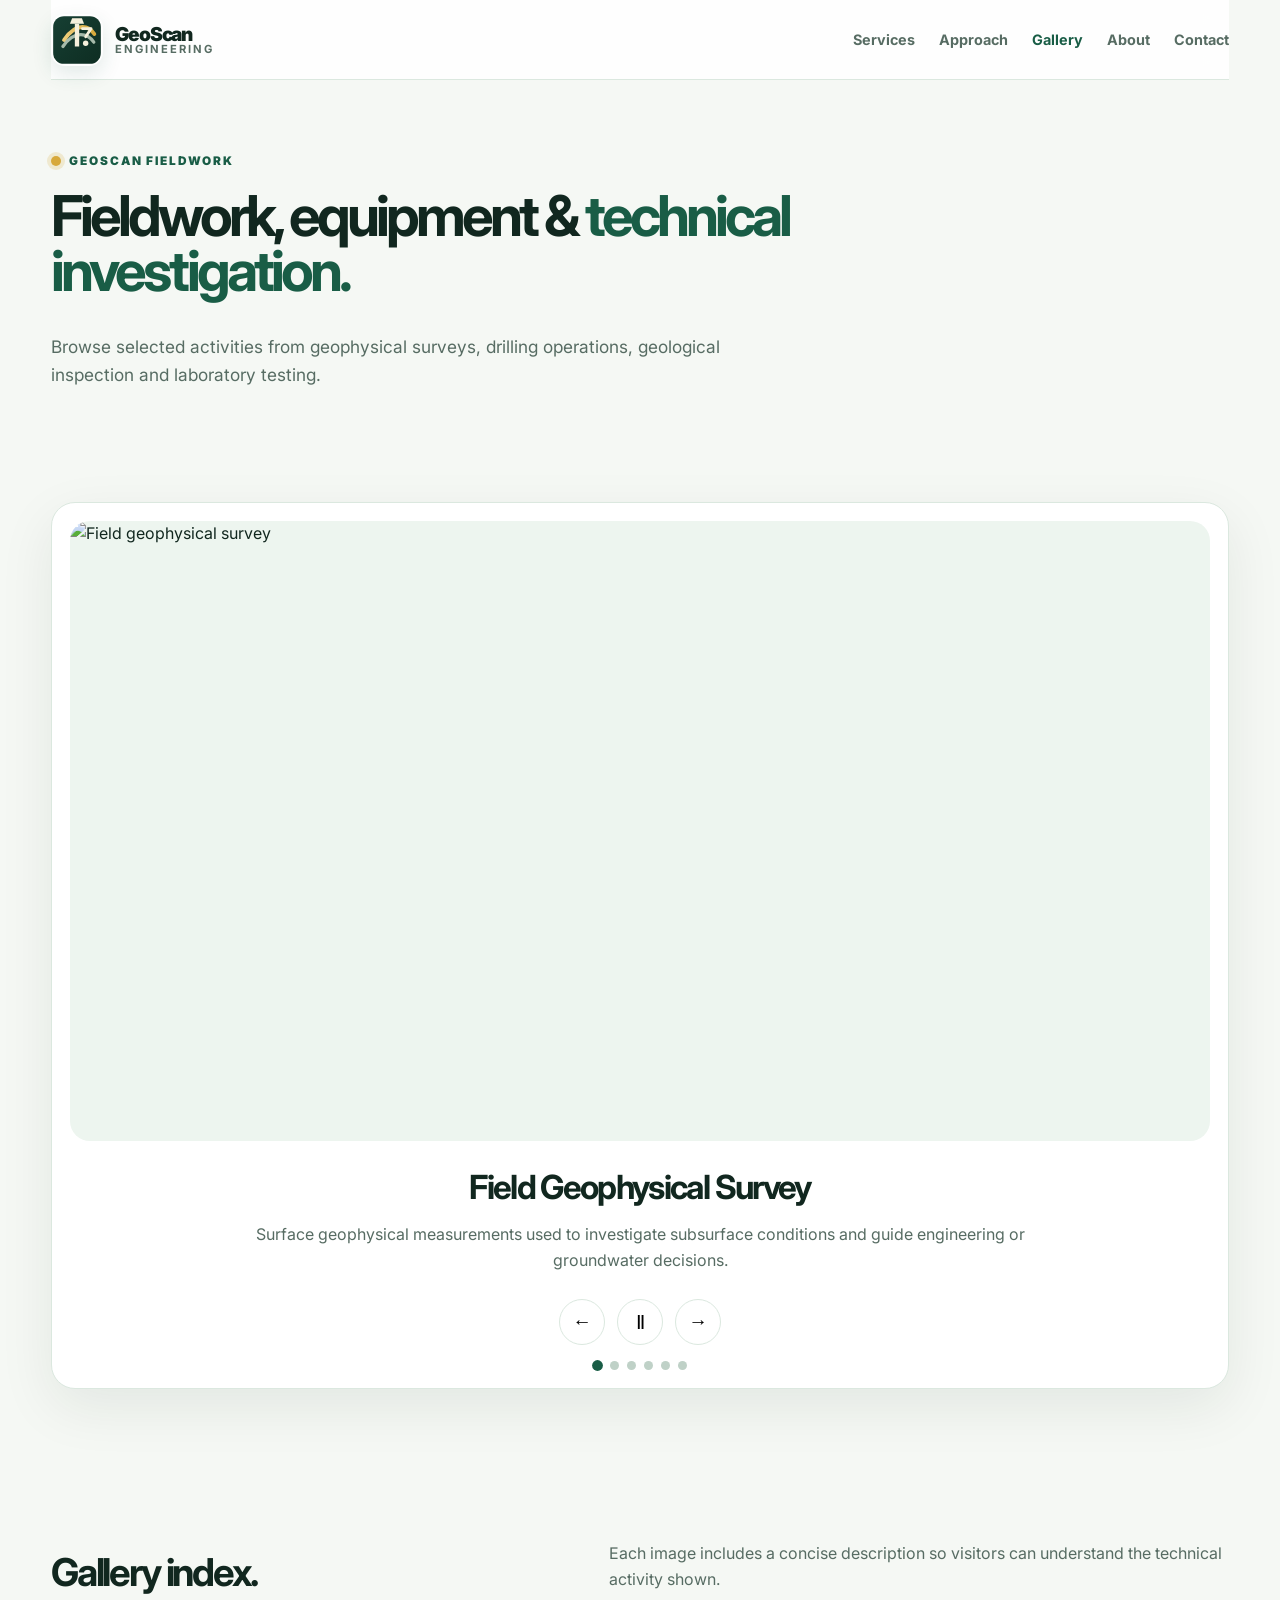
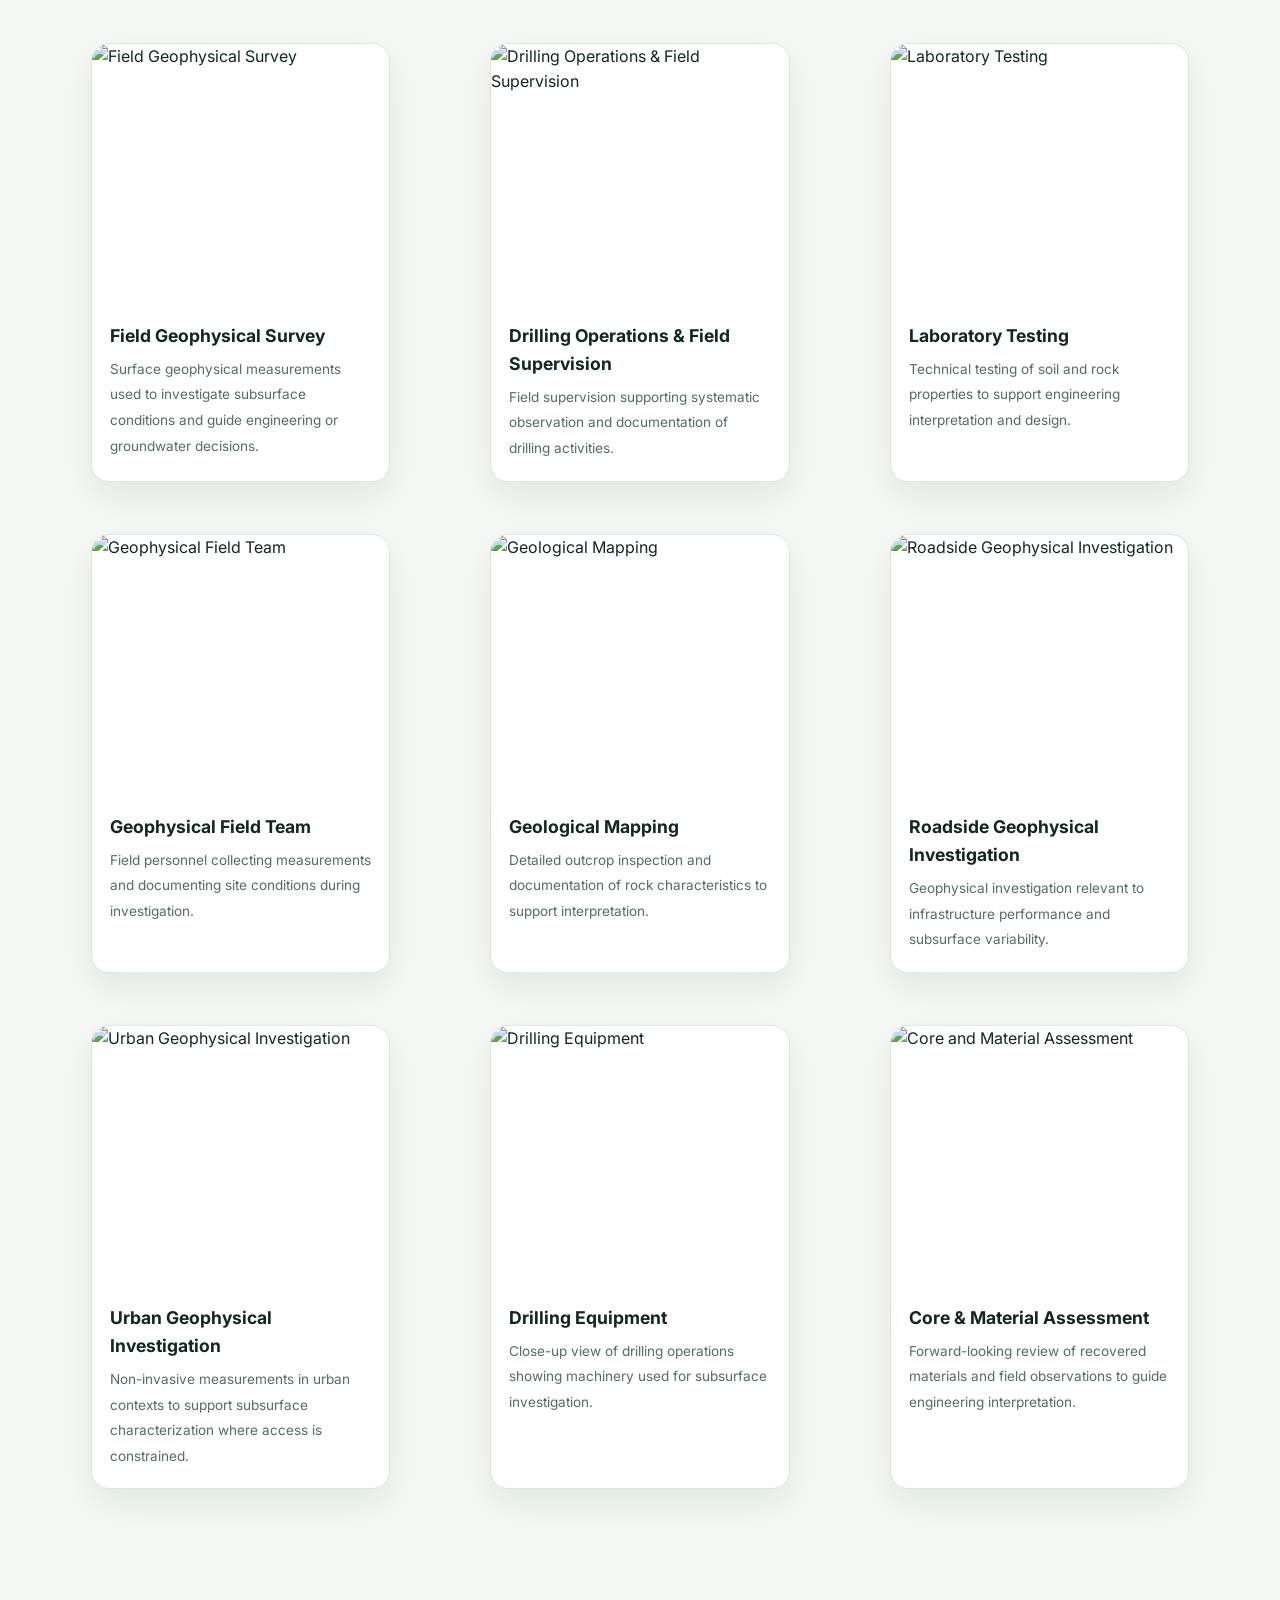
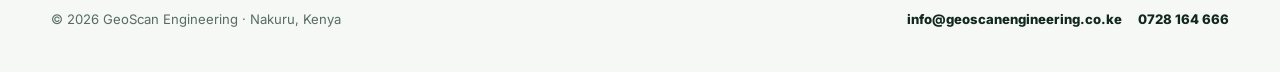
==== gallery.html @ 9a78da8c "Create GeoScan Engineering static site and Cloudflare-ready assets using the provided site structure" ====
<!doctype html>
<html lang="en">
  <head>
    <meta charset="utf-8" />
    <meta name="viewport" content="width=device-width, initial-scale=1" />
    <meta name="description" content="GeoScan Engineering gallery of field investigation, drilling and laboratory work." />
    <title>Gallery | GeoScan Engineering</title>
    <link rel="icon" type="image/svg+xml" href="assets/favicon.svg" />
    <link rel="stylesheet" href="style.css" />
  </head>
  <body>
    <header class="container nav">
      <a class="brand" href="index.html" aria-label="GeoScan Engineering home">
        <img class="brand-mark" src="assets/logo-mark.svg" alt="GeoScan Engineering" />
        <div class="brand-text">
          <span class="brand-name">GeoScan</span>
          <span class="brand-sub">Engineering</span>
        </div>
      </a>
      <nav class="links" aria-label="Main navigation">
        <a href="services.html">Services</a>
        <a href="approach.html">Approach</a>
        <a class="active" href="gallery.html">Gallery</a>
        <a href="about.html">About</a>
        <a href="contact.html">Contact</a>
      </nav>
    </header>

    <main>
      <section class="container page-hero">
        <div class="eyebrow"><span class="dot"></span> GeoScan fieldwork</div>
        <h1>Fieldwork, equipment &amp; <span>technical investigation.</span></h1>
        <p>Browse selected activities from geophysical surveys, drilling operations, geological inspection and laboratory testing.</p>
      </section>

      <section class="container">
        <div class="slideshow">
          <div class="slide-frame" id="slideFrame">
            <img id="slideImage" src="images/terrain-survey.svg" alt="Field geophysical survey" />
          </div>
          <div class="slide-caption">
            <h2 id="slideTitle">Field Geophysical Survey</h2>
            <p id="slideText">Surface geophysical measurements used to investigate subsurface conditions and guide engineering or groundwater decisions.</p>
          </div>
          <div class="slide-controls">
            <button class="circle-btn" id="prev" aria-label="Previous photo">←</button>
            <button class="circle-btn" id="pause" aria-label="Pause slideshow">Ⅱ</button>
            <button class="circle-btn" id="next" aria-label="Next photo">→</button>
          </div>
          <div class="dots" id="dots"></div>
        </div>
      </section>

      <section class="container">
        <div class="section-head">
          <h2>Gallery index.</h2>
          <p>Each image includes a concise description so visitors can understand the technical activity shown.</p>
        </div>

        <div class="gallery-grid">
          <figure class="gallery-card"><img src="images/terrain-survey.svg" alt="Field Geophysical Survey" loading="lazy"><figcaption><strong>Field Geophysical Survey</strong><span>Surface geophysical measurements used to investigate subsurface conditions and guide engineering or groundwater decisions.</span></figcaption></figure>
          <figure class="gallery-card"><img src="images/drilling-rig.svg" alt="Drilling Operations & Field Supervision" loading="lazy"><figcaption><strong>Drilling Operations & Field Supervision</strong><span>Field supervision supporting systematic observation and documentation of drilling activities.</span></figcaption></figure>
          <figure class="gallery-card"><img src="images/lab-test.svg" alt="Laboratory Testing" loading="lazy"><figcaption><strong>Laboratory Testing</strong><span>Technical testing of soil and rock properties to support engineering interpretation and design.</span></figcaption></figure>
          <figure class="gallery-card"><img src="images/field-team.svg" alt="Geophysical Field Team" loading="lazy"><figcaption><strong>Geophysical Field Team</strong><span>Field personnel collecting measurements and documenting site conditions during investigation.</span></figcaption></figure>
          <figure class="gallery-card"><img src="images/geological-mapping.svg" alt="Geological Mapping" loading="lazy"><figcaption><strong>Geological Mapping</strong><span>Detailed outcrop inspection and documentation of rock characteristics to support interpretation.</span></figcaption></figure>
          <figure class="gallery-card"><img src="images/road-investigation.svg" alt="Roadside Geophysical Investigation" loading="lazy"><figcaption><strong>Roadside Geophysical Investigation</strong><span>Geophysical investigation relevant to infrastructure performance and subsurface variability.</span></figcaption></figure>
          <figure class="gallery-card"><img src="images/terrain-survey.svg" alt="Urban Geophysical Investigation" loading="lazy"><figcaption><strong>Urban Geophysical Investigation</strong><span>Non-invasive measurements in urban contexts to support subsurface characterization where access is constrained.</span></figcaption></figure>
          <figure class="gallery-card"><img src="images/drilling-rig.svg" alt="Drilling Equipment" loading="lazy"><figcaption><strong>Drilling Equipment</strong><span>Close-up view of drilling operations showing machinery used for subsurface investigation.</span></figcaption></figure>
          <figure class="gallery-card"><img src="images/rock-core.svg" alt="Core and Material Assessment" loading="lazy"><figcaption><strong>Core & Material Assessment</strong><span>Forward-looking review of recovered materials and field observations to guide engineering interpretation.</span></figcaption></figure>
        </div>
      </section>
    </main>

    <script>
      const slides = [
        { file: 'images/terrain-survey.svg', title: 'Field Geophysical Survey', text: 'Surface geophysical measurements used to investigate subsurface conditions and guide engineering or groundwater decisions.' },
        { file: 'images/drilling-rig.svg', title: 'Drilling Operations & Field Supervision', text: 'Systematic drilling supervision and technical review of field operations, sampling and subsurface observations.' },
        { file: 'images/lab-test.svg', title: 'Laboratory Testing', text: 'Technical testing of soil and rock properties to support engineering interpretation and design validation.' },
        { file: 'images/field-team.svg', title: 'Geophysical Field Team', text: 'Personnel and equipment working together to collect reliable subsurface measurements and site data.' },
        { file: 'images/geological-mapping.svg', title: 'Geological Mapping', text: 'Field inspection and documentation of geological features for more robust site interpretation.' },
        { file: 'images/road-investigation.svg', title: 'Roadside Geophysical Investigation', text: 'Subsurface assessment relevant to infrastructure performance, ground variability and engineering decisions.' }
      ];

      let i = 0, playing = true, timer;
      const img = document.getElementById('slideImage');
      const title = document.getElementById('slideTitle');
      const text = document.getElementById('slideText');
      const frame = document.getElementById('slideFrame');
      const dots = document.getElementById('dots');

      slides.forEach((slide, index) => {
        const dot = document.createElement('button');
        dot.className = 'dotnav' + (index === 0 ? ' active' : '');
        dot.setAttribute('aria-label', 'Show photo ' + (index + 1));
        dot.onclick = () => show(index);
        dots.appendChild(dot);
      });

      function show(n) {
        i = (n + slides.length) % slides.length;
        frame.classList.add('fade');
        setTimeout(() => {
          img.src = slides[i].file;
          img.alt = slides[i].title;
          title.textContent = slides[i].title;
          text.textContent = slides[i].text;
          frame.classList.remove('fade');
          document.querySelectorAll('.dotnav').forEach((dot, index) => dot.classList.toggle('active', index === i));
        }, 260);
      }

      function next() { show(i + 1); }
      function prev() { show(i - 1); }
      function start() {
        clearInterval(timer);
        timer = setInterval(next, 5200);
      }
      function toggle() {
        playing = !playing;
        document.getElementById('pause').textContent = playing ? 'Ⅱ' : '▶';
        if (playing) start(); else clearInterval(timer);
      }

      document.getElementById('next').onclick = () => { next(); start(); };
      document.getElementById('prev').onclick = () => { prev(); start(); };
      document.getElementById('pause').onclick = toggle;
      start();
    </script>

    <footer class="container footer">
      <div>© 2026 GeoScan Engineering · Nakuru, Kenya</div>
      <div class="contact">
        <a href="mailto:info@geoscanengineering.co.ke">info@geoscanengineering.co.ke</a>
        <a href="tel:+254728164666">0728 164 666</a>
      </div>
    </footer>
  </body>
</html>
---- style.css ----
@import url('https://fonts.googleapis.com/css2?family=Inter:wght@400;500;600;700;800;900&display=swap');

:root {
  --bg: #f5f8f4;
  --surface: #ffffff;
  --surface-2: #edf5ef;
  --text: #11271f;
  --muted: #576c63;
  --line: #dbe8df;
  --accent: #195d46;
  --accent-dark: #0f3d2f;
  --accent-soft: #dfeedc;
  --gold: #d7a93c;
  --shadow: rgba(17, 39, 31, 0.08);
}

* { box-sizing: border-box; }
html { scroll-behavior: smooth; }
body {
  margin: 0;
  background: var(--bg);
  color: var(--text);
  font-family: 'Inter', ui-sans-serif, system-ui, -apple-system, BlinkMacSystemFont, 'Segoe UI', sans-serif;
  line-height: 1.6;
}

a { color: inherit; }
img { max-width: 100%; display: block; }

.container {
  width: min(1180px, 92%);
  margin: 0 auto;
}

.nav {
  min-height: 80px;
  display: flex;
  align-items: center;
  justify-content: space-between;
  gap: 20px;
  border-bottom: 1px solid var(--line);
  background: rgba(255, 255, 255, 0.85);
  backdrop-filter: blur(12px);
  position: sticky;
  top: 0;
  z-index: 20;
}

.brand {
  display: inline-flex;
  align-items: center;
  gap: 12px;
  text-decoration: none;
}

.brand-mark {
  width: 52px;
  height: 52px;
  border-radius: 14px;
  box-shadow: 0 8px 20px rgba(25, 93, 70, 0.12);
}

.brand-text {
  display: flex;
  flex-direction: column;
  line-height: 1.05;
}

.brand-name {
  font-size: 1.2rem;
  font-weight: 900;
  letter-spacing: -0.06em;
}

.brand-sub {
  font-size: 0.7rem;
  font-weight: 700;
  letter-spacing: 0.18em;
  text-transform: uppercase;
  color: var(--muted);
}

.links {
  display: flex;
  flex-wrap: wrap;
  gap: 24px;
  align-items: center;
}

.links a {
  color: var(--muted);
  text-decoration: none;
  font-size: 0.9rem;
  font-weight: 700;
  transition: color 0.18s ease;
}

.links a:hover,
.links a.active {
  color: var(--accent);
}

.hero,
.page-hero {
  display: grid;
  align-items: center;
  min-height: 620px;
  padding: 72px 0 54px;
}

.hero {
  grid-template-columns: 1.05fr 0.95fr;
  gap: 56px;
}

.page-hero {
  padding-bottom: 20px;
  min-height: auto;
}

.eyebrow {
  display: inline-flex;
  align-items: center;
  gap: 8px;
  color: var(--accent);
  font-size: 0.74rem;
  font-weight: 900;
  letter-spacing: 0.16em;
  text-transform: uppercase;
}

.dot {
  width: 10px;
  height: 10px;
  border-radius: 50%;
  background: var(--gold);
  box-shadow: 0 0 0 4px rgba(215, 169, 60, 0.2);
}

h1 {
  margin: 18px 0 18px;
  font-size: clamp(2.8rem, 5vw, 5rem);
  line-height: 0.97;
  letter-spacing: -0.07em;
  max-width: 760px;
}

h1 span {
  color: var(--accent);
}

.lead,
.page-hero p {
  color: var(--muted);
  font-size: 1.08rem;
  max-width: 700px;
}

.actions {
  display: flex;
  flex-wrap: wrap;
  gap: 12px;
  margin-top: 30px;
}

.center {
  justify-content: center;
}

.btn {
  display: inline-flex;
  align-items: center;
  justify-content: center;
  padding: 14px 18px;
  border-radius: 10px;
  text-decoration: none;
  font-size: 0.92rem;
  font-weight: 800;
  border: 1px solid var(--line);
  transition: transform 0.18s ease, box-shadow 0.18s ease;
}

.btn:hover {
  transform: translateY(-1px);
}

.btn.primary {
  background: var(--accent);
  color: white;
  border-color: var(--accent);
  box-shadow: 0 12px 30px rgba(25, 93, 70, 0.18);
}

.btn.secondary {
  background: var(--surface);
  color: var(--text);
}

.btn.light {
  background: #fff;
  color: var(--accent-dark);
  border-color: rgba(255,255,255,0.3);
}

.hero-photo {
  position: relative;
  min-height: 520px;
  border-radius: 26px;
  overflow: hidden;
  border: 1px solid var(--line);
  box-shadow: 0 28px 80px rgba(17, 39, 31, 0.13);
}

.hero-photo img {
  width: 100%;
  height: 100%;
  object-fit: cover;
}

.hero-photo::after {
  content: "";
  position: absolute;
  inset: 0;
  background: linear-gradient(180deg, transparent 54%, rgba(11, 30, 24, 0.42));
}

.hero-label {
  position: absolute;
  left: 18px;
  bottom: 18px;
  z-index: 1;
  background: rgba(11, 30, 24, 0.72);
  color: white;
  padding: 10px 12px;
  border-radius: 10px;
  font-size: 0.8rem;
  font-weight: 700;
}

.band {
  background: var(--surface-2);
  border-top: 1px solid var(--line);
  border-bottom: 1px solid var(--line);
}

.metrics {
  display: grid;
  grid-template-columns: repeat(4, minmax(0, 1fr));
  gap: 1px;
  background: var(--line);
}

.metric {
  background: var(--surface-2);
  padding: 28px 22px;
}

.metric strong {
  display: block;
  font-size: clamp(1.5rem, 2vw, 2rem);
  letter-spacing: -0.06em;
}

.metric span {
  color: var(--muted);
  font-size: 0.72rem;
  letter-spacing: 0.12em;
  text-transform: uppercase;
}

section {
  padding: 76px 0;
}

.section-head {
  display: flex;
  justify-content: space-between;
  align-items: end;
  gap: 30px;
  margin-bottom: 34px;
}

.section-head h2 {
  margin: 0;
  font-size: clamp(2rem, 3vw, 3rem);
  line-height: 1.02;
  letter-spacing: -0.06em;
}

.section-head p {
  margin: 0;
  max-width: 620px;
  color: var(--muted);
}

.cards {
  display: grid;
  grid-template-columns: repeat(3, minmax(0, 1fr));
  gap: 18px;
}

.card {
  background: var(--surface);
  border: 1px solid var(--line);
  border-radius: 18px;
  padding: 24px;
  box-shadow: 0 14px 35px var(--shadow);
}

.card h3 {
  margin: 0 0 10px;
  font-size: 1.25rem;
}

.card p,
.card li {
  color: var(--muted);
  font-size: 0.96rem;
}

.card ul {
  margin: 14px 0 0;
  padding-left: 18px;
}

.card li + li {
  margin-top: 8px;
}

.icon {
  width: 44px;
  height: 44px;
  border-radius: 12px;
  display: grid;
  place-items: center;
  background: var(--surface-2);
  color: var(--accent);
  font-size: 1.4rem;
  font-weight: 900;
  margin-bottom: 18px;
}

.process {
  display: grid;
  grid-template-columns: repeat(4, minmax(0, 1fr));
  gap: 18px;
}

.four-wide {
  grid-template-columns: repeat(4, minmax(0, 1fr));
}

.step {
  border-top: 2px solid var(--accent);
  padding-top: 16px;
}

.step b {
  color: var(--accent);
  font-size: 0.76rem;
  letter-spacing: 0.12em;
}

.step h4 {
  margin: 10px 0 8px;
  font-size: 1.2rem;
}

.step p {
  margin: 0;
  color: var(--muted);
  font-size: 0.92rem;
}

.gallery-grid {
  display: grid;
  grid-template-columns: repeat(3, minmax(0, 1fr));
  gap: 20px;
}

.gallery-card {
  background: var(--surface);
  border: 1px solid var(--line);
  border-radius: 18px;
  overflow: hidden;
  box-shadow: 0 14px 35px var(--shadow);
}

.gallery-card img {
  width: 100%;
  height: 260px;
  object-fit: cover;
}

.gallery-card figcaption {
  padding: 18px 18px 20px;
}

.gallery-card strong {
  display: block;
  margin-bottom: 6px;
  font-size: 1.1rem;
}

.gallery-card span {
  color: var(--muted);
  font-size: 0.85rem;
}

.cta {
  background: linear-gradient(135deg, var(--accent) 0%, #164d3d 100%);
  color: white;
  border-radius: 24px;
  padding: 40px 42px;
  display: flex;
  align-items: center;
  justify-content: space-between;
  gap: 30px;
}

.cta h2 {
  margin: 0;
  font-size: clamp(2rem, 3vw, 3rem);
  letter-spacing: -0.06em;
}

.cta p {
  margin: 10px 0 0;
  color: rgba(255,255,255,0.8);
}

.footer {
  display: flex;
  align-items: center;
  justify-content: space-between;
  gap: 20px;
  padding: 28px 0 42px;
  color: var(--muted);
  font-size: 0.82rem;
}

.contact {
  display: flex;
  flex-wrap: wrap;
  gap: 16px;
}

.contact a {
  text-decoration: none;
  color: var(--text);
  font-weight: 800;
}

.page-hero h1 {
  font-size: clamp(2.5rem, 4.4vw, 4.5rem);
}

.slideshow {
  background: var(--surface);
  border: 1px solid var(--line);
  border-radius: 24px;
  padding: 18px;
  box-shadow: 0 18px 55px rgba(17, 39, 31, 0.08);
}

.slide-frame {
  position: relative;
  overflow: hidden;
  border-radius: 20px;
  background: var(--surface-2);
  min-height: 520px;
}

.slide-frame img {
  width: 100%;
  height: 620px;
  object-fit: cover;
  transition: opacity 0.45s ease, transform 0.6s ease;
}

.slide-frame.fade img {
  opacity: 0.14;
  transform: scale(1.02);
}

.slide-caption {
  text-align: center;
  padding: 20px 8px 8px;
}

.slide-caption h2 {
  margin: 0 0 8px;
  font-size: clamp(1.7rem, 2.6vw, 2.3rem);
  letter-spacing: -0.05em;
}

.slide-caption p {
  margin: 0 auto;
  max-width: 800px;
  color: var(--muted);
}

.slide-controls {
  display: flex;
  justify-content: center;
  gap: 12px;
  margin-top: 18px;
}

.circle-btn {
  width: 46px;
  height: 46px;
  border: 1px solid var(--line);
  border-radius: 999px;
  background: var(--surface);
  cursor: pointer;
  font-size: 1.2rem;
}

.circle-btn:hover {
  border-color: var(--accent);
  color: var(--accent);
}

.dots {
  display: flex;
  justify-content: center;
  gap: 8px;
  margin-top: 16px;
}

.dotnav {
  width: 9px;
  height: 9px;
  border: 0;
  padding: 0;
  background: #bfd1c7;
  border-radius: 50%;
  cursor: pointer;
}

.dotnav.active {
  background: var(--accent);
  transform: scale(1.2);
}

.contact-cards .card {
  display: flex;
  flex-direction: column;
  justify-content: center;
}

@media (max-width: 900px) {
  .hero {
    grid-template-columns: 1fr;
  }

  .cards,
  .gallery-grid,
  .process,
  .metrics {
    grid-template-columns: repeat(2, minmax(0, 1fr));
  }

  .section-head {
    display: block;
  }

  .section-head p {
    margin-top: 12px;
  }
}

@media (max-width: 650px) {
  .links {
    display: none;
  }

  .hero,
  .page-hero,
  section {
    padding-top: 48px;
  }

  .cards,
  .gallery-grid,
  .process,
  .metrics {
    grid-template-columns: 1fr;
  }

  .cta {
    display: block;
  }

  .cta .btn {
    margin-top: 20px;
  }

  .footer {
    display: block;
  }

  .contact {
    margin-top: 10px;
  }

  .slide-frame img {
    height: 440px;
  }
}
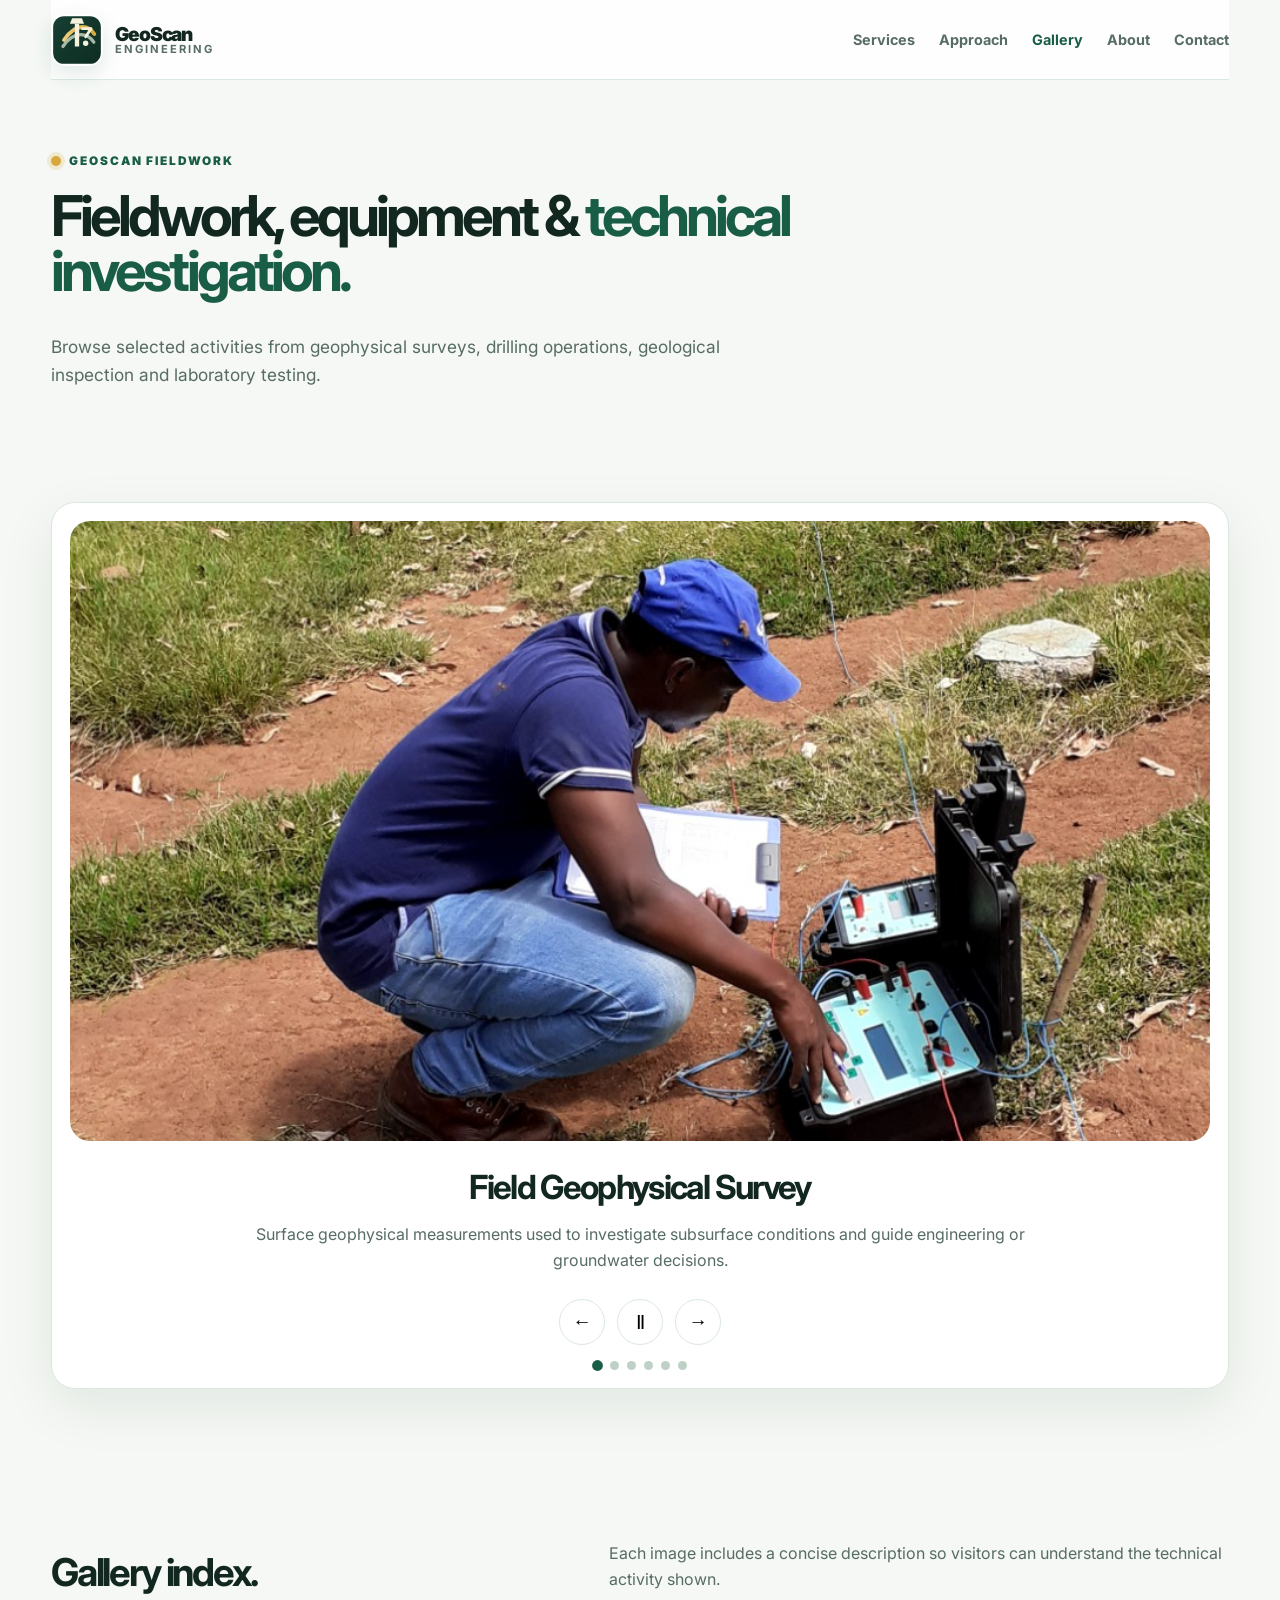
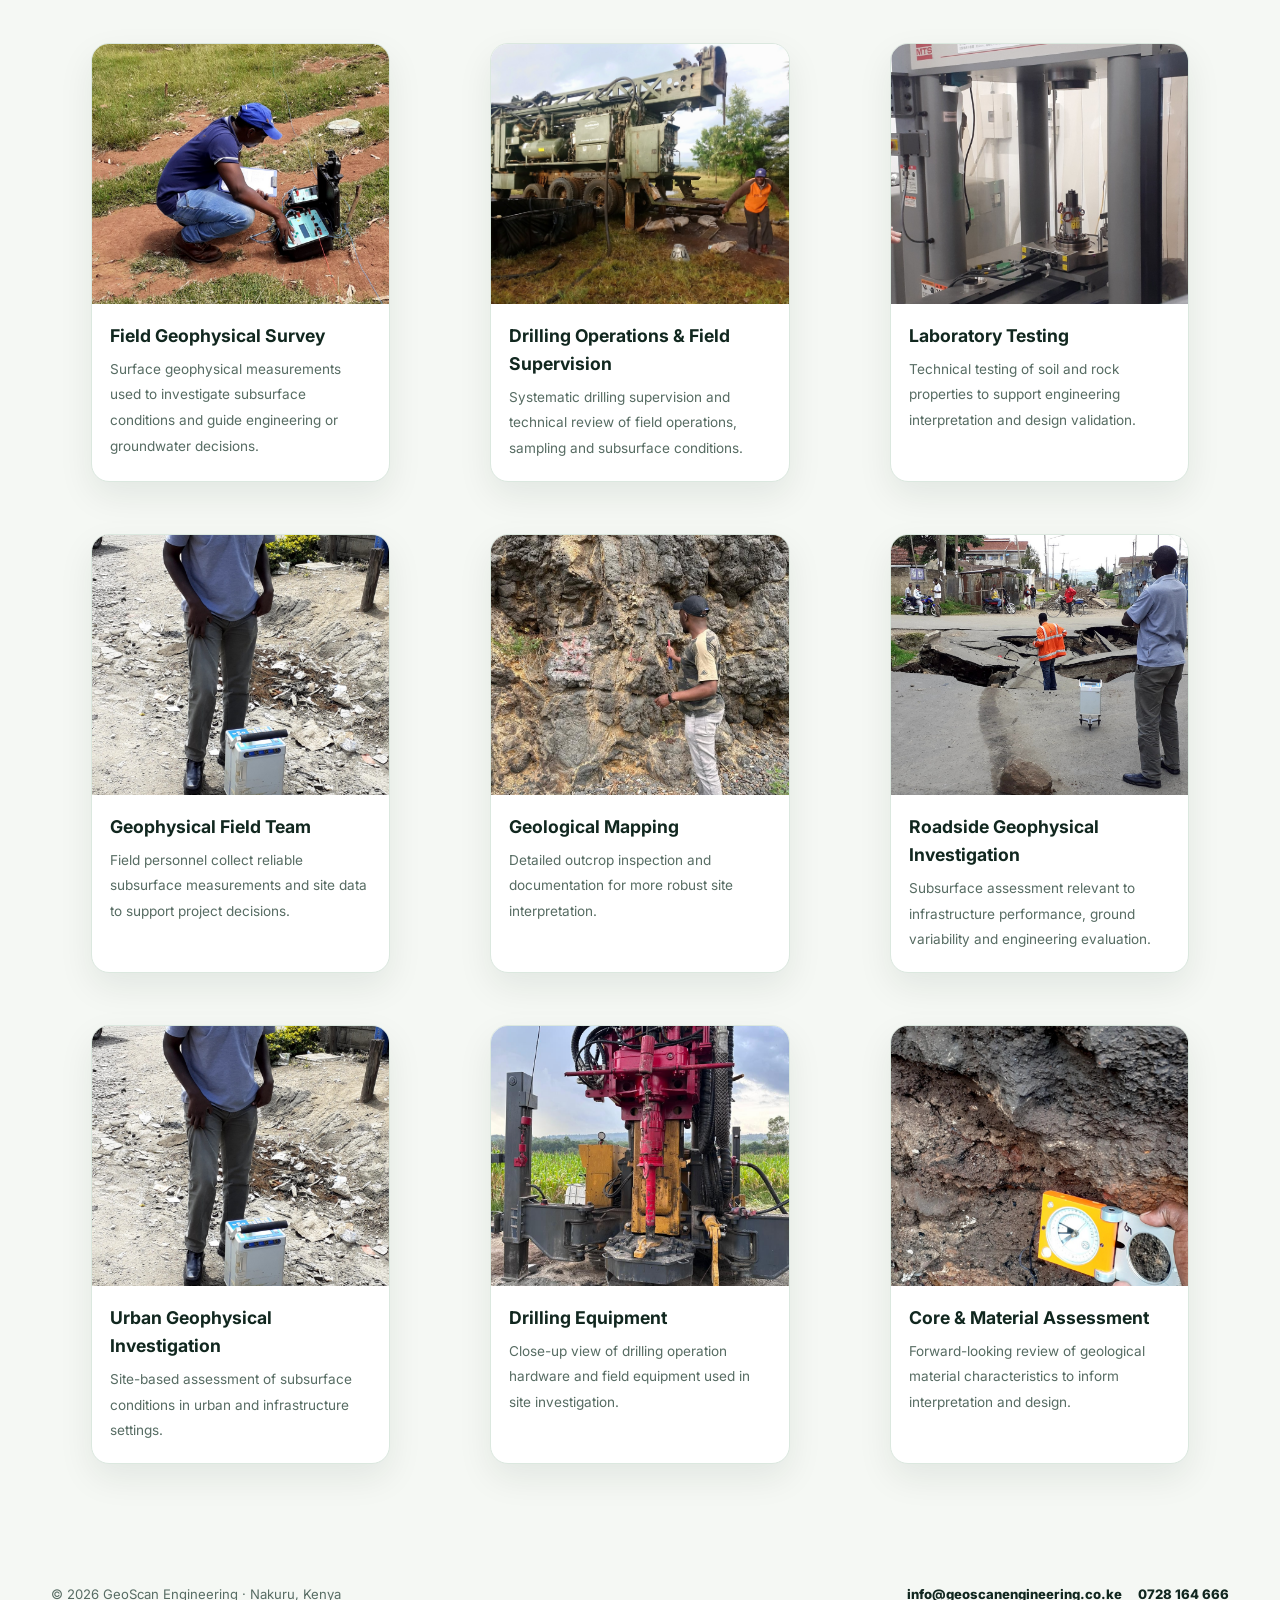
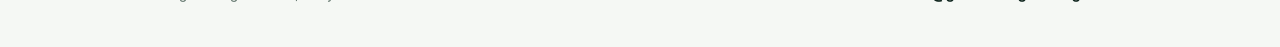
==== commit 3952ee99: "Fix gallery slideshow and card image paths to existing repository photos" ====
--- a/gallery.html
+++ b/gallery.html
@@ -36,7 +36,7 @@
       <section class="container">
         <div class="slideshow">
           <div class="slide-frame" id="slideFrame">
-            <img id="slideImage" src="images/terrain-survey.svg" alt="Field geophysical survey" />
+            <img id="slideImage" src="field-geophysical-survey.jpg" alt="Field geophysical survey" />
           </div>
           <div class="slide-caption">
             <h2 id="slideTitle">Field Geophysical Survey</h2>
@@ -58,27 +58,27 @@
         </div>
 
         <div class="gallery-grid">
-          <figure class="gallery-card"><img src="images/terrain-survey.svg" alt="Field Geophysical Survey" loading="lazy"><figcaption><strong>Field Geophysical Survey</strong><span>Surface geophysical measurements used to investigate subsurface conditions and guide engineering or groundwater decisions.</span></figcaption></figure>
-          <figure class="gallery-card"><img src="images/drilling-rig.svg" alt="Drilling Operations & Field Supervision" loading="lazy"><figcaption><strong>Drilling Operations & Field Supervision</strong><span>Field supervision supporting systematic observation and documentation of drilling activities.</span></figcaption></figure>
-          <figure class="gallery-card"><img src="images/lab-test.svg" alt="Laboratory Testing" loading="lazy"><figcaption><strong>Laboratory Testing</strong><span>Technical testing of soil and rock properties to support engineering interpretation and design.</span></figcaption></figure>
-          <figure class="gallery-card"><img src="images/field-team.svg" alt="Geophysical Field Team" loading="lazy"><figcaption><strong>Geophysical Field Team</strong><span>Field personnel collecting measurements and documenting site conditions during investigation.</span></figcaption></figure>
-          <figure class="gallery-card"><img src="images/geological-mapping.svg" alt="Geological Mapping" loading="lazy"><figcaption><strong>Geological Mapping</strong><span>Detailed outcrop inspection and documentation of rock characteristics to support interpretation.</span></figcaption></figure>
-          <figure class="gallery-card"><img src="images/road-investigation.svg" alt="Roadside Geophysical Investigation" loading="lazy"><figcaption><strong>Roadside Geophysical Investigation</strong><span>Geophysical investigation relevant to infrastructure performance and subsurface variability.</span></figcaption></figure>
-          <figure class="gallery-card"><img src="images/terrain-survey.svg" alt="Urban Geophysical Investigation" loading="lazy"><figcaption><strong>Urban Geophysical Investigation</strong><span>Non-invasive measurements in urban contexts to support subsurface characterization where access is constrained.</span></figcaption></figure>
-          <figure class="gallery-card"><img src="images/drilling-rig.svg" alt="Drilling Equipment" loading="lazy"><figcaption><strong>Drilling Equipment</strong><span>Close-up view of drilling operations showing machinery used for subsurface investigation.</span></figcaption></figure>
-          <figure class="gallery-card"><img src="images/rock-core.svg" alt="Core and Material Assessment" loading="lazy"><figcaption><strong>Core & Material Assessment</strong><span>Forward-looking review of recovered materials and field observations to guide engineering interpretation.</span></figcaption></figure>
+          <figure class="gallery-card"><img src="field-geophysical-survey.jpg" alt="Field Geophysical Survey" loading="lazy"><figcaption><strong>Field Geophysical Survey</strong><span>Surface geophysical measurements used to investigate subsurface conditions and guide engineering or groundwater decisions.</span></figcaption></figure>
+          <figure class="gallery-card"><img src="drilling-rig-site-operations.jpg" alt="Drilling Operations & Field Supervision" loading="lazy"><figcaption><strong>Drilling Operations & Field Supervision</strong><span>Systematic drilling supervision and technical review of field operations, sampling and subsurface conditions.</span></figcaption></figure>
+          <figure class="gallery-card"><img src="rock-testing-laboratory.jpg" alt="Laboratory Testing" loading="lazy"><figcaption><strong>Laboratory Testing</strong><span>Technical testing of soil and rock properties to support engineering interpretation and design validation.</span></figcaption></figure>
+          <figure class="gallery-card"><img src="urban-geophysical-investigation.jpg" alt="Geophysical Field Team" loading="lazy"><figcaption><strong>Geophysical Field Team</strong><span>Field personnel collect reliable subsurface measurements and site data to support project decisions.</span></figcaption></figure>
+          <figure class="gallery-card"><img src="outcrop-geological-mapping.jpg" alt="Geological Mapping" loading="lazy"><figcaption><strong>Geological Mapping</strong><span>Detailed outcrop inspection and documentation for more robust site interpretation.</span></figcaption></figure>
+          <figure class="gallery-card"><img src="roadside-geophysical-investigation.jpg" alt="Roadside Geophysical Investigation" loading="lazy"><figcaption><strong>Roadside Geophysical Investigation</strong><span>Subsurface assessment relevant to infrastructure performance, ground variability and engineering evaluation.</span></figcaption></figure>
+          <figure class="gallery-card"><img src="urban-geophysical-investigation.jpg" alt="Urban Geophysical Investigation" loading="lazy"><figcaption><strong>Urban Geophysical Investigation</strong><span>Site-based assessment of subsurface conditions in urban and infrastructure settings.</span></figcaption></figure>
+          <figure class="gallery-card"><img src="drilling-equipment-closeup.jpg" alt="Drilling Equipment" loading="lazy"><figcaption><strong>Drilling Equipment</strong><span>Close-up view of drilling operation hardware and field equipment used in site investigation.</span></figcaption></figure>
+          <figure class="gallery-card"><img src="rock-outcrop-assessment.jpg" alt="Core and Material Assessment" loading="lazy"><figcaption><strong>Core & Material Assessment</strong><span>Forward-looking review of geological material characteristics to inform interpretation and design.</span></figcaption></figure>
         </div>
       </section>
     </main>
 
     <script>
       const slides = [
-        { file: 'images/terrain-survey.svg', title: 'Field Geophysical Survey', text: 'Surface geophysical measurements used to investigate subsurface conditions and guide engineering or groundwater decisions.' },
-        { file: 'images/drilling-rig.svg', title: 'Drilling Operations & Field Supervision', text: 'Systematic drilling supervision and technical review of field operations, sampling and subsurface observations.' },
-        { file: 'images/lab-test.svg', title: 'Laboratory Testing', text: 'Technical testing of soil and rock properties to support engineering interpretation and design validation.' },
-        { file: 'images/field-team.svg', title: 'Geophysical Field Team', text: 'Personnel and equipment working together to collect reliable subsurface measurements and site data.' },
-        { file: 'images/geological-mapping.svg', title: 'Geological Mapping', text: 'Field inspection and documentation of geological features for more robust site interpretation.' },
-        { file: 'images/road-investigation.svg', title: 'Roadside Geophysical Investigation', text: 'Subsurface assessment relevant to infrastructure performance, ground variability and engineering decisions.' }
+        { file: 'field-geophysical-survey.jpg', title: 'Field Geophysical Survey', text: 'Surface geophysical measurements used to investigate subsurface conditions and guide engineering or groundwater decisions.' },
+        { file: 'drilling-rig-site-operations.jpg', title: 'Drilling Operations & Field Supervision', text: 'Systematic drilling supervision and technical review of field operations, sampling and subsurface conditions.' },
+        { file: 'rock-testing-laboratory.jpg', title: 'Laboratory Testing', text: 'Technical testing of soil and rock properties to support engineering interpretation and design validation.' },
+        { file: 'urban-geophysical-investigation.jpg', title: 'Geophysical Field Team', text: 'Personnel and equipment working together to collect reliable subsurface measurements and site data.' },
+        { file: 'outcrop-geological-mapping.jpg', title: 'Geological Mapping', text: 'Field inspection and documentation of geological features for more robust site interpretation.' },
+        { file: 'roadside-geophysical-investigation.jpg', title: 'Roadside Geophysical Investigation', text: 'Subsurface assessment relevant to infrastructure performance, ground variability and engineering decision-making.' }
       ];
 
       let i = 0, playing = true, timer;
